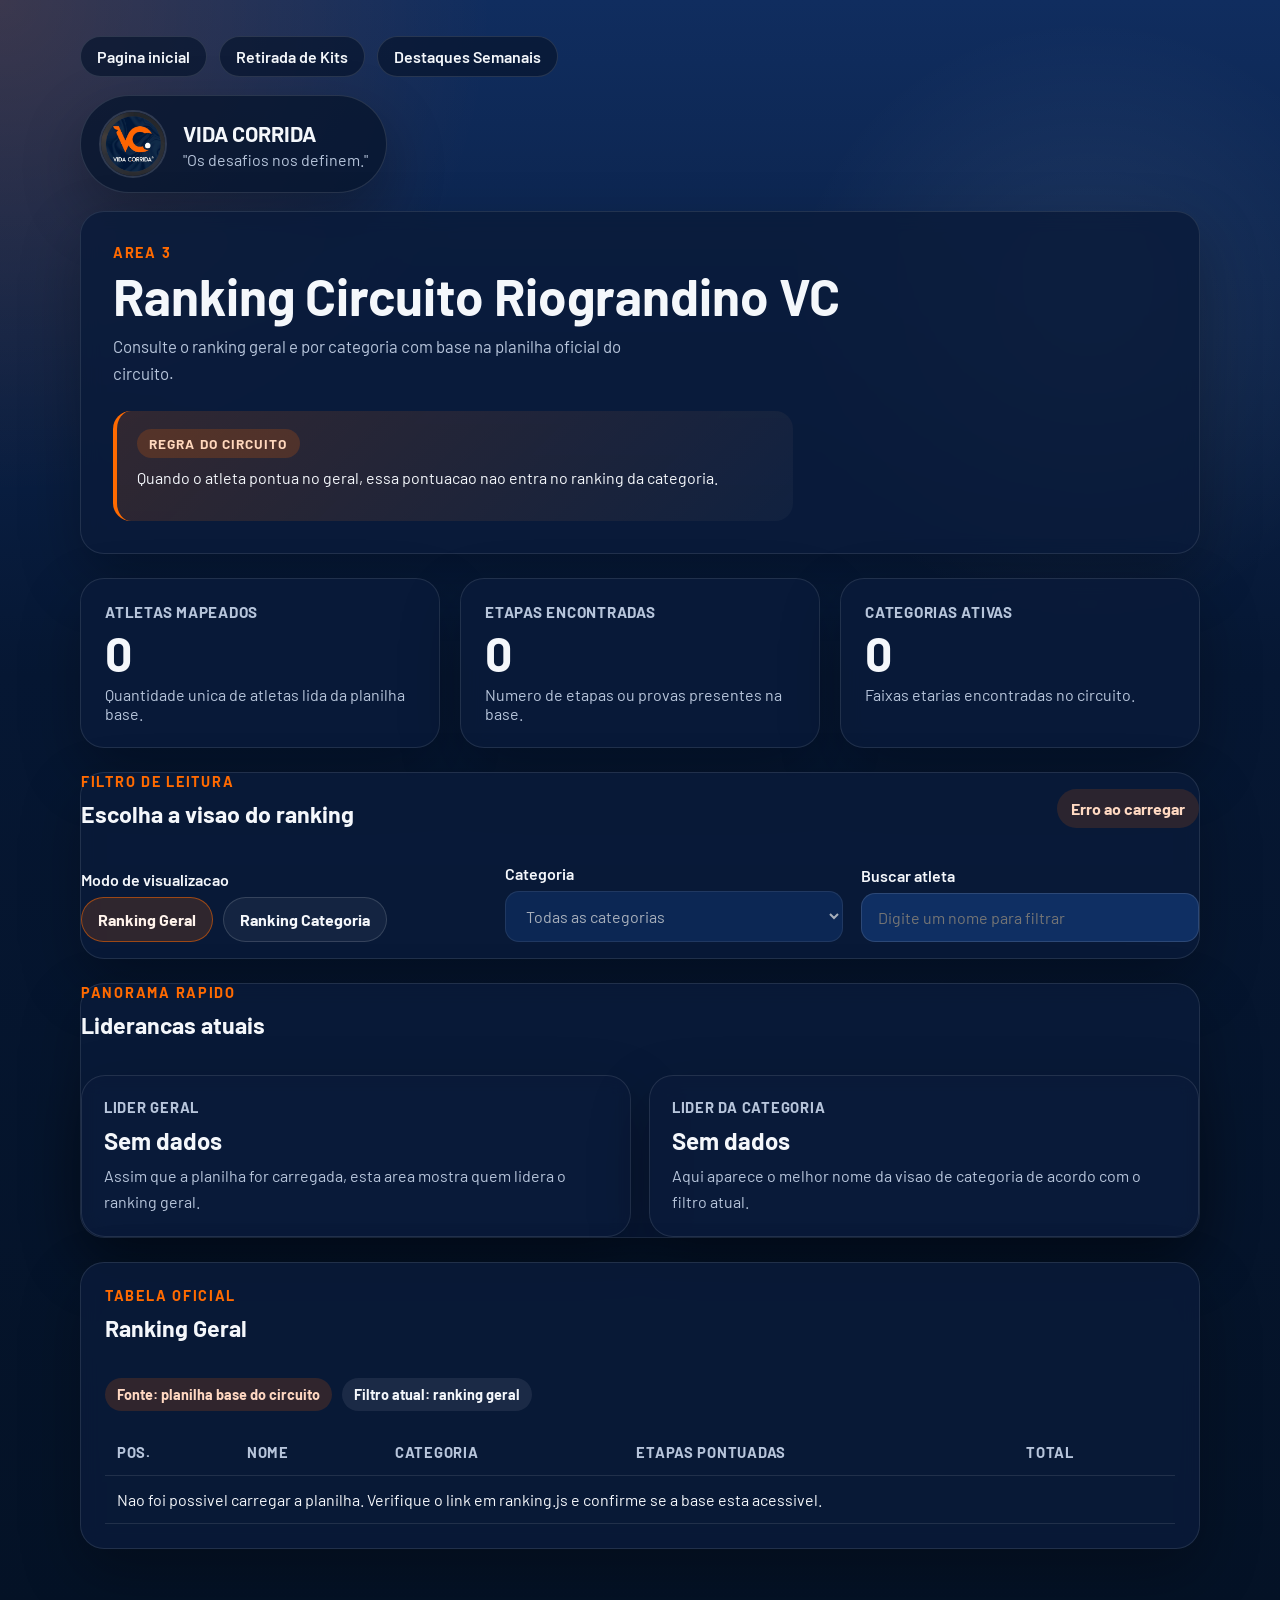
==== ranking-circuito-riograndino.html @ 4d034d58 "Add files via upload" ====
<!DOCTYPE html>
<html lang="pt-BR">
<head>
  <meta charset="UTF-8">
  <meta name="viewport" content="width=device-width, initial-scale=1.0">
  <title>Ranking Circuito Riograndino VC</title>
  <link rel="preconnect" href="https://fonts.googleapis.com">
  <link rel="preconnect" href="https://fonts.gstatic.com" crossorigin>
  <link href="https://fonts.googleapis.com/css2?family=Barlow:wght@400;500;600;700&display=swap" rel="stylesheet">
  <link rel="stylesheet" href="styles.css">
</head>
<body>
  <main class="page">
    <nav class="top-nav" aria-label="Navegacao principal">
      <a href="index.html" class="nav-link">Pagina inicial</a>
      <a href="retirada-kits.html" class="nav-link">Retirada de Kits</a>
      <a href="destaques-semanais.html" class="nav-link">Destaques Semanais</a>
    </nav>

    <section class="brand-banner">
      <div class="brand-pill">
        <img src="assets/logo-vida-corrida.jpeg" alt="Logo Vida Corrida" class="brand-logo">
        <div>
          <p class="brand-name">VIDA CORRIDA</p>
          <p class="brand-subtitle">"Os desafios nos definem."</p>
        </div>
      </div>
    </section>

    <section class="panel ranking-hero">
      <p class="eyebrow">Area 3</p>
      <h1>Ranking Circuito Riograndino VC</h1>
      <p class="hero-text">
        Consulte o ranking geral e por categoria com base na planilha oficial do circuito.
      </p>
      <div class="ranking-note">
        <span class="highlight-label">REGRA DO CIRCUITO</span>
        <p>Quando o atleta pontua no geral, essa pontuacao nao entra no ranking da categoria.</p>
      </div>
    </section>

    <section class="highlights-stat-grid">
      <article class="panel stat-card">
        <p class="stat-label">Atletas mapeados</p>
        <p id="ranking-athletes-count" class="stat-value">0</p>
        <p class="stat-support">Quantidade unica de atletas lida da planilha base.</p>
      </article>

      <article class="panel stat-card">
        <p class="stat-label">Etapas encontradas</p>
        <p id="ranking-stages-count" class="stat-value">0</p>
        <p class="stat-support">Numero de etapas ou provas presentes na base.</p>
      </article>

      <article class="panel stat-card">
        <p class="stat-label">Categorias ativas</p>
        <p id="ranking-categories-count" class="stat-value">0</p>
        <p class="stat-support">Faixas etarias encontradas no circuito.</p>
      </article>
    </section>

    <section class="panel ranking-controls-panel">
      <div class="overview-header">
        <div>
          <p class="eyebrow">Filtro de leitura</p>
          <h2>Escolha a visao do ranking</h2>
        </div>
        <span id="ranking-sheet-status" class="count-badge">Aguardando planilha</span>
      </div>

      <div class="ranking-controls-grid">
        <label class="field">
          <span>Modo de visualizacao</span>
          <div class="ranking-view-toggle" role="tablist" aria-label="Tipos de ranking">
            <button type="button" class="toggle-button toggle-button-active" data-view="general">Ranking Geral</button>
            <button type="button" class="toggle-button" data-view="category">Ranking Categoria</button>
          </div>
        </label>

        <label class="field">
          <span>Categoria</span>
          <select id="ranking-category-filter">
            <option value="all">Todas as categorias</option>
          </select>
        </label>

        <label class="field search-field">
          <span>Buscar atleta</span>
          <input id="ranking-search" type="text" placeholder="Digite um nome para filtrar">
        </label>
      </div>
    </section>

    <section class="panel ranking-leaders-panel">
      <div class="overview-header">
        <div>
          <p class="eyebrow">Panorama rapido</p>
          <h2>Liderancas atuais</h2>
        </div>
      </div>

      <div class="ranking-leaders-grid">
        <article class="panel ranking-leader-card">
          <p class="ranking-leader-label">Lider geral</p>
          <p id="ranking-general-leader-name" class="ranking-leader-name">Aguardando dados</p>
          <p id="ranking-general-leader-support" class="ranking-leader-support">
            Assim que a planilha for carregada, esta area mostra quem lidera o ranking geral.
          </p>
        </article>

        <article class="panel ranking-leader-card">
          <p class="ranking-leader-label">Lider da categoria</p>
          <p id="ranking-category-leader-name" class="ranking-leader-name">Aguardando dados</p>
          <p id="ranking-category-leader-support" class="ranking-leader-support">
            Aqui aparece o melhor nome da visao de categoria de acordo com o filtro atual.
          </p>
        </article>
      </div>
    </section>

    <section class="panel table-panel">
      <div class="overview-header">
        <div>
          <p class="eyebrow">Tabela oficial</p>
          <h2 id="ranking-table-heading">Ranking Geral</h2>
        </div>
      </div>

      <div id="ranking-chip-row" class="ranking-chip-row">
        <span class="ranking-chip ranking-chip-strong">Fonte: planilha base do circuito</span>
        <span class="ranking-chip">Filtro atual: ranking geral</span>
      </div>

      <div class="table-wrapper">
        <table>
          <thead>
            <tr>
              <th>Pos.</th>
              <th>Nome</th>
              <th>Categoria</th>
              <th>Etapas pontuadas</th>
              <th>Total</th>
            </tr>
          </thead>
          <tbody id="ranking-table-body">
            <tr>
              <td colspan="5">Conecte a planilha para visualizar o ranking.</td>
            </tr>
          </tbody>
        </table>
      </div>
    </section>
  </main>

  <script src="ranking.js"></script>
</body>
</html>
---- styles.css ----
:root {
  --bg: #061733;
  --bg-accent: #0d2653;
  --panel: rgba(10, 27, 58, 0.84);
  --panel-strong: #0f2f63;
  --text: #f4f7fb;
  --muted: #b7c5db;
  --line: rgba(255, 255, 255, 0.12);
  --brand: #ff6a00;
  --brand-strong: #ff7f24;
  --soft: rgba(255, 106, 0, 0.14);
  --shadow: 0 24px 60px rgba(0, 0, 0, 0.28);
  font-family: "Barlow", sans-serif;
}

* {
  box-sizing: border-box;
}

body {
  margin: 0;
  min-height: 100vh;
  color: var(--text);
  background:
    radial-gradient(circle at top left, rgba(255, 106, 0, 0.18), transparent 24%),
    radial-gradient(circle at 85% 20%, rgba(255, 255, 255, 0.08), transparent 18%),
    linear-gradient(180deg, #102d5f 0%, var(--bg) 42%, #041226 100%);
}

.page {
  width: min(1120px, calc(100% - 32px));
  margin: 0 auto;
  padding: 36px 0 56px;
}

.home-page {
  display: grid;
  align-content: center;
  min-height: 100vh;
}

.top-nav {
  display: flex;
  gap: 12px;
  flex-wrap: wrap;
  margin-bottom: 18px;
}

.nav-link {
  display: inline-flex;
  align-items: center;
  padding: 10px 16px;
  border: 1px solid rgba(255, 255, 255, 0.12);
  border-radius: 999px;
  background: rgba(7, 21, 46, 0.72);
  color: var(--text);
  text-decoration: none;
  font-weight: 600;
  transition: transform 0.2s ease, border-color 0.2s ease, background 0.2s ease;
}

.nav-link:hover {
  transform: translateY(-1px);
  border-color: rgba(255, 106, 0, 0.45);
  background: rgba(255, 106, 0, 0.12);
}

.brand-banner {
  margin-bottom: 18px;
}

.brand-pill {
  display: inline-flex;
  align-items: center;
  gap: 16px;
  padding: 14px 18px;
  border: 1px solid rgba(255, 255, 255, 0.12);
  border-radius: 999px;
  background: rgba(7, 21, 46, 0.78);
  box-shadow: var(--shadow);
}

.brand-logo {
  width: 68px;
  height: 68px;
  border-radius: 50%;
  object-fit: cover;
  border: 2px solid rgba(255, 255, 255, 0.14);
}

.brand-name {
  margin-bottom: 4px;
  font-size: 1.35rem;
  font-weight: 700;
}

.brand-subtitle {
  margin-bottom: 0;
  color: var(--muted);
}

.hero {
  display: grid;
  grid-template-columns: 1.15fr 0.85fr;
  gap: 24px;
  align-items: start;
  margin-bottom: 24px;
}

.home-hero,
.highlights-hero {
  padding: 32px;
}

.home-actions {
  display: grid;
  grid-template-columns: repeat(auto-fit, minmax(240px, 1fr));
  gap: 20px;
  margin-top: 30px;
}

.feature-card {
  display: block;
  padding: 24px;
  border: 1px solid rgba(255, 255, 255, 0.1);
  border-radius: 24px;
  background: linear-gradient(180deg, rgba(255, 255, 255, 0.07), rgba(255, 255, 255, 0.03));
  color: var(--text);
  text-decoration: none;
  box-shadow: var(--shadow);
  transition: transform 0.2s ease, border-color 0.2s ease, box-shadow 0.2s ease;
}

.feature-card:hover {
  transform: translateY(-3px);
  border-color: rgba(255, 106, 0, 0.35);
  box-shadow: 0 30px 70px rgba(0, 0, 0, 0.35);
}

.feature-card-primary {
  background: linear-gradient(135deg, rgba(255, 106, 0, 0.2), rgba(255, 255, 255, 0.05));
}

.feature-card h2,
.highlight-card h2 {
  margin-bottom: 10px;
}

.feature-card p,
.highlight-card p {
  margin-bottom: 0;
  color: var(--muted);
  line-height: 1.7;
}

.feature-tag {
  display: inline-flex;
  margin-bottom: 14px;
  padding: 6px 12px;
  border-radius: 999px;
  background: rgba(255, 106, 0, 0.16);
  color: #ffd7bc;
  font-size: 0.8rem;
  font-weight: 700;
  letter-spacing: 0.08em;
  text-transform: uppercase;
}

.feature-link {
  display: inline-flex;
  margin-top: 20px;
  color: #fff1e7;
  font-weight: 700;
}

.eyebrow {
  margin: 0 0 10px;
  font-size: 0.9rem;
  font-weight: 700;
  letter-spacing: 0.12em;
  text-transform: uppercase;
  color: var(--brand);
}

.hero-copy {
  padding: 18px 6px 0 4px;
}

h1,
h2,
h3,
p {
  margin-top: 0;
}

h1 {
  margin-bottom: 12px;
  font-size: clamp(2rem, 4vw, 3.6rem);
  line-height: 0.98;
}

h2 {
  margin-bottom: 16px;
  font-size: 1.45rem;
}

.hero-text {
  max-width: 58ch;
  margin-bottom: 24px;
  color: var(--muted);
  font-size: 1.05rem;
  line-height: 1.6;
}

.hero-highlight {
  max-width: 520px;
  padding: 18px 20px;
  border-left: 4px solid var(--brand);
  border-radius: 18px;
  background: linear-gradient(135deg, rgba(255, 106, 0, 0.16), rgba(255, 255, 255, 0.03));
}

.highlight-label {
  display: inline-block;
  margin-bottom: 10px;
  padding: 6px 12px;
  border-radius: 999px;
  background: rgba(255, 106, 0, 0.18);
  color: #ffd7bc;
  font-size: 0.85rem;
  font-weight: 700;
  letter-spacing: 0.08em;
  text-transform: uppercase;
}

.hero-highlight p {
  margin-bottom: 0;
  color: #e6edf8;
  line-height: 1.6;
}

.panel {
  border: 1px solid rgba(255, 255, 255, 0.1);
  border-radius: 24px;
  background: var(--panel);
  box-shadow: var(--shadow);
  backdrop-filter: blur(10px);
}

.status-box {
  position: sticky;
  top: 18px;
  z-index: 20;
  display: flex;
  justify-content: center;
  max-height: 220px;
  margin-bottom: 18px;
  overflow: hidden;
  transition: opacity 0.25s ease, transform 0.25s ease, max-height 0.25s ease, margin-bottom 0.25s ease;
}

.status-box-hidden {
  opacity: 0;
  transform: translateY(-8px);
  max-height: 0;
  margin-bottom: 0;
  pointer-events: none;
}

.status-box-panel {
  display: flex;
  align-items: center;
  gap: 14px;
  width: min(100%, 560px);
  padding: 16px 18px;
  border: 1px solid rgba(255, 255, 255, 0.14);
  border-radius: 20px;
  background: rgba(7, 21, 46, 0.94);
  box-shadow: var(--shadow);
}

.status-box-info .status-box-panel {
  border-color: rgba(255, 255, 255, 0.14);
}

.status-box-success .status-box-panel {
  border-color: rgba(65, 201, 141, 0.55);
  background: rgba(8, 46, 35, 0.94);
}

.status-box-error .status-box-panel {
  border-color: rgba(255, 117, 117, 0.5);
  background: rgba(66, 18, 18, 0.94);
}

.status-spinner {
  width: 18px;
  height: 18px;
  flex: 0 0 18px;
  border: 2px solid rgba(255, 255, 255, 0.22);
  border-top-color: var(--brand);
  border-radius: 50%;
  animation: status-spin 0.8s linear infinite;
}

.status-spinner-hidden {
  display: none;
}

.status-box-title,
.status-box-text {
  margin-bottom: 0;
}

.status-box-title {
  font-size: 1rem;
  font-weight: 700;
}

.status-box-text {
  margin-top: 4px;
  color: var(--muted);
  line-height: 1.5;
}

.status-box-success .status-box-text {
  color: #d8ffef;
}

.status-box-error .status-box-text {
  color: #ffd0d0;
}

.form-panel,
.overview,
.table-panel {
  padding: 24px;
}

.field {
  display: block;
  margin-bottom: 16px;
}

.field span {
  display: block;
  margin-bottom: 8px;
  font-weight: 600;
}

input,
select,
button {
  font: inherit;
}

input,
select {
  width: 100%;
  border: 1px solid var(--line);
  border-radius: 14px;
  padding: 14px 16px;
  background: var(--panel-strong);
  color: var(--text);
  outline: none;
  transition: border-color 0.2s ease, box-shadow 0.2s ease, transform 0.2s ease;
}

input:focus,
select:focus {
  border-color: var(--brand);
  box-shadow: 0 0 0 4px rgba(29, 111, 95, 0.12);
  transform: translateY(-1px);
}

input:disabled,
select:disabled,
button:disabled {
  opacity: 0.68;
  cursor: not-allowed;
}

.actions {
  display: flex;
  gap: 12px;
  flex-wrap: wrap;
  margin-top: 8px;
}

.primary-button,
.secondary-button {
  border: none;
  border-radius: 999px;
  padding: 13px 20px;
  font-weight: 700;
  cursor: pointer;
  transition: transform 0.2s ease, opacity 0.2s ease, box-shadow 0.2s ease;
}

.primary-button {
  color: #fff;
  background: linear-gradient(135deg, #ff5b00 0%, #ff8a24 100%);
  box-shadow: 0 14px 26px rgba(255, 106, 0, 0.28);
}

.secondary-button {
  color: #fff3eb;
  background: rgba(255, 255, 255, 0.08);
}

.primary-button:hover,
.secondary-button:hover {
  transform: translateY(-1px);
}

.form-message {
  min-height: 24px;
  margin: 12px 0 0;
  font-weight: 600;
  color: #ffd6bd;
}

.overview-header {
  display: flex;
  justify-content: space-between;
  gap: 16px;
  align-items: center;
  margin-bottom: 20px;
}

.count-badge {
  padding: 10px 14px;
  border-radius: 999px;
  background: rgba(255, 106, 0, 0.14);
  color: #ffd9c2;
  font-weight: 700;
}

.distance-groups {
  display: grid;
  grid-template-columns: repeat(2, minmax(0, 1fr));
  gap: 18px;
  margin-bottom: 18px;
}

.distance-card {
  padding: 18px;
  border: 1px solid var(--line);
  border-radius: 18px;
  background: linear-gradient(180deg, rgba(255, 255, 255, 0.07), rgba(255, 255, 255, 0.02));
}

.distance-card h3 {
  margin-bottom: 4px;
  font-size: 1.15rem;
}

.distance-count {
  margin-bottom: 14px;
  color: var(--muted);
  font-size: 0.95rem;
}

.names-list {
  list-style: none;
  margin: 0;
  padding: 0;
  display: grid;
  gap: 10px;
}

.names-list li {
  display: block;
  padding-bottom: 10px;
  border-bottom: 1px dashed rgba(31, 35, 33, 0.12);
}

.athlete-line {
  font-weight: 600;
}

.shirt-summary {
  padding-top: 16px;
  border-top: 1px solid rgba(255, 255, 255, 0.1);
}

.shirt-summary-title {
  margin-bottom: 12px;
  color: var(--muted);
  font-size: 0.95rem;
  font-weight: 700;
  text-transform: uppercase;
  letter-spacing: 0.05em;
}

.shirt-summary-list {
  display: flex;
  gap: 10px;
  flex-wrap: wrap;
}

.shirt-summary-pill {
  padding: 8px 12px;
  border-radius: 999px;
  background: rgba(255, 106, 0, 0.14);
  color: #ffd8c2;
  font-size: 0.92rem;
  font-weight: 700;
}

.empty-state {
  margin: 0;
  color: var(--muted);
}

.table-wrapper {
  overflow-x: auto;
}

.highlight-note {
  margin-top: 24px;
}

.ranking-hero {
  padding: 32px;
  margin-bottom: 24px;
}

.ranking-note {
  max-width: 680px;
  padding: 18px 20px;
  border-left: 4px solid var(--brand);
  border-radius: 18px;
  background: linear-gradient(135deg, rgba(255, 106, 0, 0.16), rgba(255, 255, 255, 0.03));
}

.ranking-controls-panel,
.ranking-leaders-panel {
  margin-bottom: 24px;
}

.ranking-controls-grid {
  display: grid;
  grid-template-columns: 1.2fr 1fr 1fr;
  gap: 18px;
  align-items: end;
}

.ranking-view-toggle {
  display: flex;
  gap: 10px;
  flex-wrap: wrap;
}

.toggle-button {
  border: 1px solid rgba(255, 255, 255, 0.14);
  border-radius: 999px;
  padding: 12px 16px;
  background: rgba(255, 255, 255, 0.05);
  color: var(--text);
  font-weight: 700;
  cursor: pointer;
  transition: transform 0.2s ease, border-color 0.2s ease, background 0.2s ease;
}

.toggle-button:hover {
  transform: translateY(-1px);
  border-color: rgba(255, 106, 0, 0.35);
}

.toggle-button-active {
  border-color: rgba(255, 106, 0, 0.52);
  background: rgba(255, 106, 0, 0.16);
  color: #fff3eb;
}

.ranking-leaders-grid {
  display: grid;
  grid-template-columns: repeat(2, minmax(0, 1fr));
  gap: 18px;
}

.ranking-leader-card {
  padding: 22px;
}

.ranking-leader-label {
  margin-bottom: 10px;
  color: var(--muted);
  font-size: 0.92rem;
  font-weight: 700;
  letter-spacing: 0.05em;
  text-transform: uppercase;
}

.ranking-leader-name {
  margin-bottom: 8px;
  font-size: 1.5rem;
  font-weight: 700;
}

.ranking-leader-support {
  margin-bottom: 0;
  color: var(--muted);
  line-height: 1.6;
}

.ranking-chip-row {
  display: flex;
  gap: 10px;
  flex-wrap: wrap;
  margin-bottom: 18px;
}

.ranking-chip {
  display: inline-flex;
  align-items: center;
  padding: 8px 12px;
  border-radius: 999px;
  background: rgba(255, 255, 255, 0.08);
  color: var(--text);
  font-size: 0.9rem;
  font-weight: 700;
}

.ranking-chip-strong {
  background: rgba(255, 106, 0, 0.16);
  color: #ffd8c2;
}

.ranking-position {
  display: inline-flex;
  align-items: center;
  justify-content: center;
  min-width: 40px;
  padding: 8px 10px;
  border-radius: 999px;
  background: rgba(255, 106, 0, 0.14);
  color: #ffd9c2;
  font-weight: 700;
}

.ranking-points {
  font-weight: 700;
}

.ranking-subtext {
  margin-top: 4px;
  color: var(--muted);
  font-size: 0.88rem;
}

.highlights-stat-grid {
  display: grid;
  grid-template-columns: repeat(3, minmax(0, 1fr));
  gap: 20px;
  margin: 24px 0;
}

.stat-card {
  padding: 24px;
}

.stat-label {
  margin-bottom: 8px;
  color: var(--muted);
  font-size: 0.95rem;
  font-weight: 700;
  text-transform: uppercase;
  letter-spacing: 0.05em;
}

.stat-value {
  margin-bottom: 8px;
  font-size: clamp(2rem, 4vw, 3rem);
  font-weight: 700;
  line-height: 1;
}

.stat-support {
  margin-bottom: 0;
  color: var(--muted);
}

.perfect-panel,
.highlights-table-panel {
  margin-bottom: 24px;
}

.perfect-list {
  display: flex;
  flex-wrap: wrap;
  gap: 12px;
}

.perfect-name-pill {
  display: inline-flex;
  align-items: center;
  min-height: 44px;
  padding: 10px 16px;
  border: 1px solid rgba(255, 106, 0, 0.22);
  border-radius: 999px;
  background: linear-gradient(135deg, rgba(255, 106, 0, 0.18), rgba(255, 255, 255, 0.04));
  color: #fff3eb;
  font-weight: 700;
}

.week-chip-list {
  display: flex;
  gap: 8px;
  flex-wrap: wrap;
}

.week-chip-list-compact {
  gap: 6px;
}

.week-chip {
  padding: 6px 10px;
  border-radius: 999px;
  background: rgba(255, 255, 255, 0.08);
  color: var(--text);
  font-size: 0.88rem;
  font-weight: 600;
}

.week-chip-list-compact .week-chip {
  min-width: 32px;
  justify-content: center;
  padding: 5px 8px;
  font-size: 0.82rem;
  text-align: center;
}

.search-field {
  max-width: 360px;
}

.table-status {
  display: inline-flex;
  padding: 6px 10px;
  border-radius: 999px;
  background: rgba(255, 255, 255, 0.08);
  color: var(--text);
  font-size: 0.88rem;
  font-weight: 700;
}

.table-status-perfect {
  background: rgba(255, 106, 0, 0.16);
  color: #ffd8c2;
}

.highlight-card {
  padding: 24px;
}

table {
  width: 100%;
  border-collapse: collapse;
}

th,
td {
  text-align: left;
  padding: 14px 12px;
  border-bottom: 1px solid rgba(255, 255, 255, 0.1);
}

th {
  font-size: 0.92rem;
  text-transform: uppercase;
  letter-spacing: 0.05em;
  color: var(--muted);
}

tbody tr:hover {
  background: rgba(255, 255, 255, 0.05);
}

@keyframes status-spin {
  from {
    transform: rotate(0deg);
  }

  to {
    transform: rotate(360deg);
  }
}

@media (max-width: 860px) {
  .hero,
  .distance-groups,
  .home-actions,
  .highlights-stat-grid,
  .ranking-controls-grid,
  .ranking-leaders-grid {
    grid-template-columns: 1fr;
  }

  .brand-pill {
    display: flex;
    width: 100%;
    border-radius: 28px;
  }
}

@media (max-width: 560px) {
  .page {
    width: min(100% - 20px, 1120px);
    padding-top: 20px;
  }

  .form-panel,
  .overview,
  .table-panel,
  .home-hero,
  .highlights-hero {
    padding: 18px;
  }

  .overview-header,
  .actions {
    flex-direction: column;
    align-items: flex-start;
  }

  .primary-button,
  .secondary-button,
  .toggle-button {
    width: 100%;
  }
}
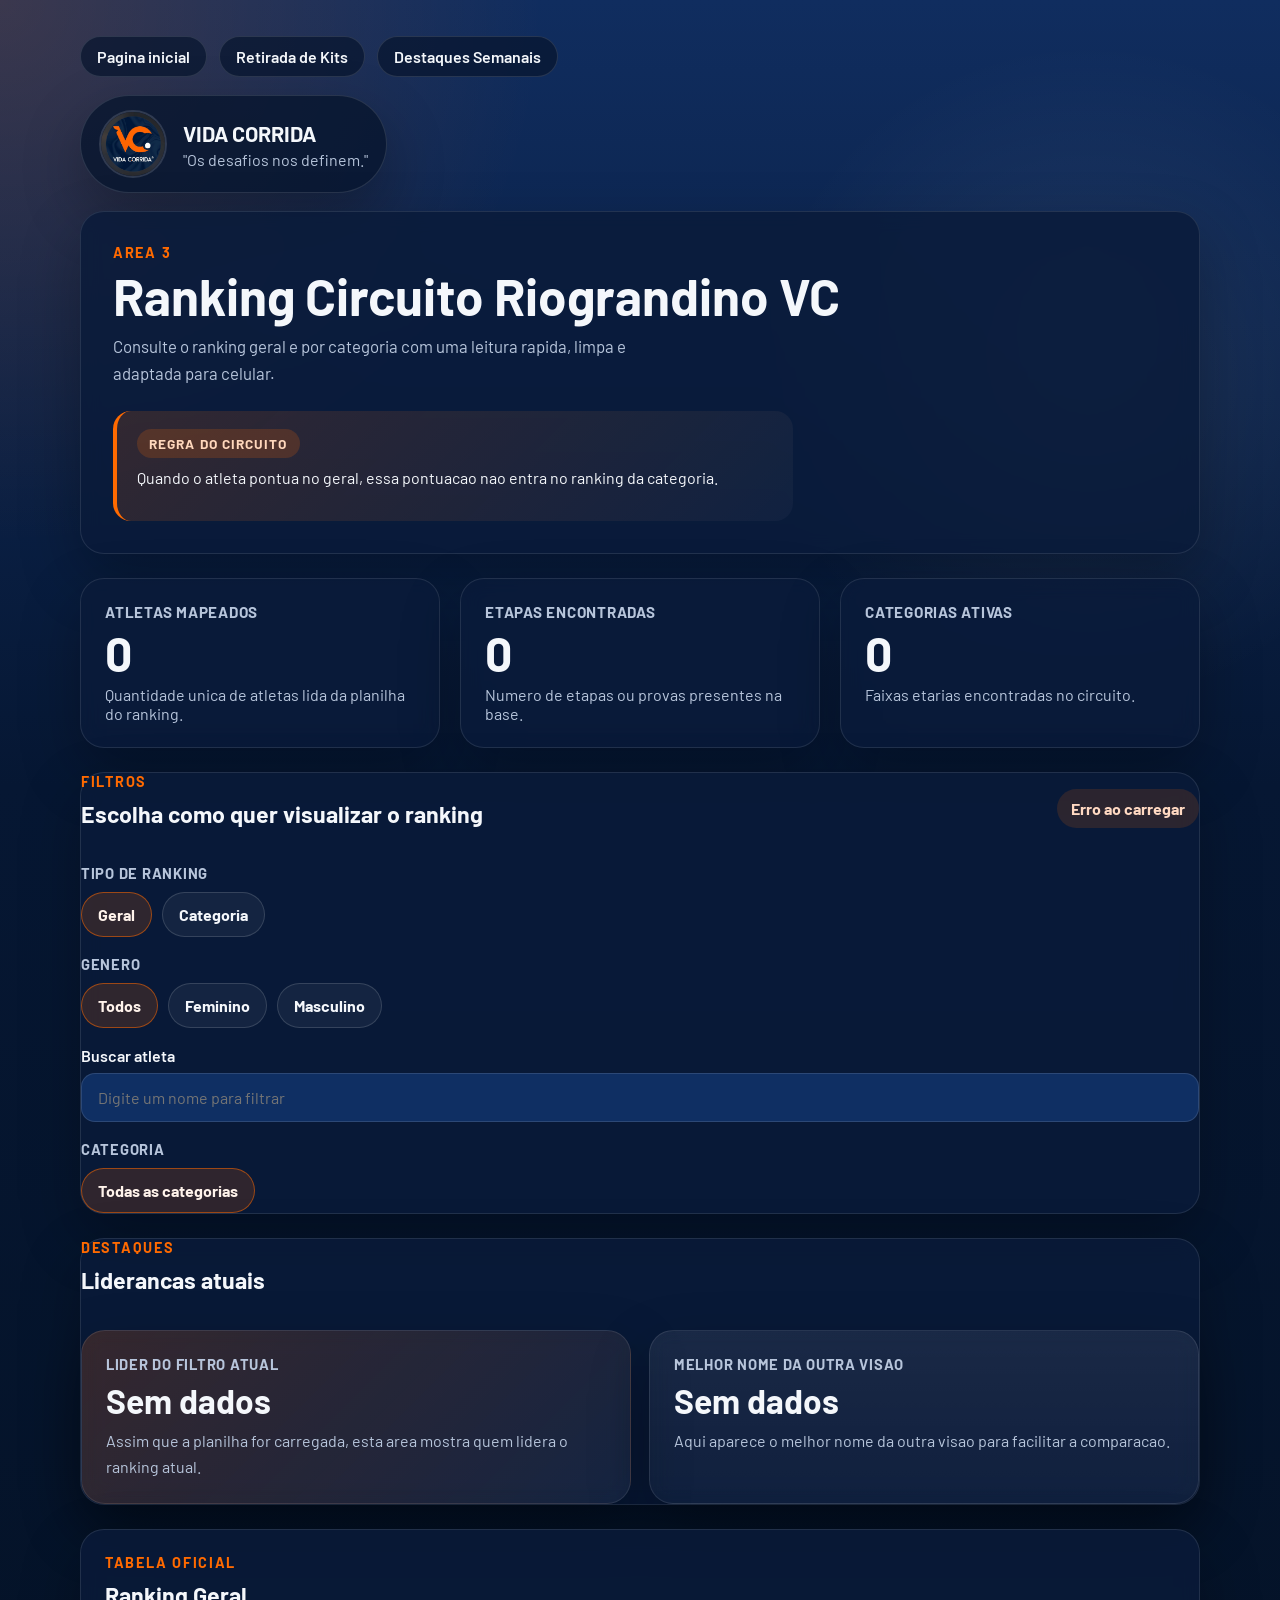
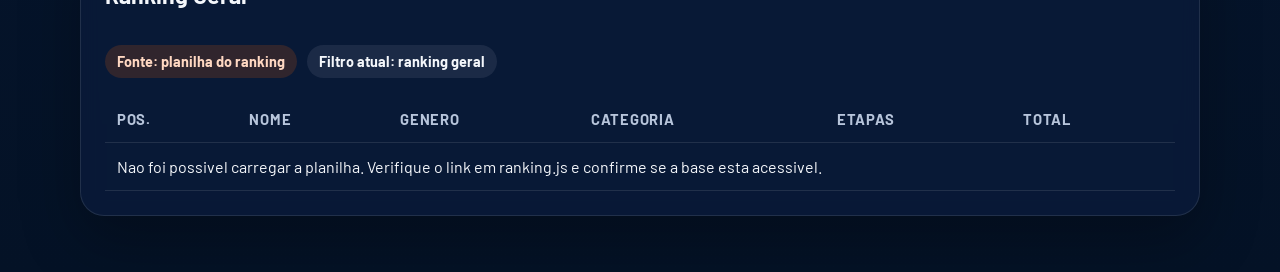
==== commit 4eb1652e: "Add files via upload" ====
--- a/ranking-circuito-riograndino.html
+++ b/ranking-circuito-riograndino.html
@@ -31,7 +31,7 @@
       <p class="eyebrow">Area 3</p>
       <h1>Ranking Circuito Riograndino VC</h1>
       <p class="hero-text">
-        Consulte o ranking geral e por categoria com base na planilha oficial do circuito.
+        Consulte o ranking geral e por categoria com uma leitura rapida, limpa e adaptada para celular.
       </p>
       <div class="ranking-note">
         <span class="highlight-label">REGRA DO CIRCUITO</span>
@@ -43,7 +43,7 @@
       <article class="panel stat-card">
         <p class="stat-label">Atletas mapeados</p>
         <p id="ranking-athletes-count" class="stat-value">0</p>
-        <p class="stat-support">Quantidade unica de atletas lida da planilha base.</p>
+        <p class="stat-support">Quantidade unica de atletas lida da planilha do ranking.</p>
       </article>
 
       <article class="panel stat-card">
@@ -62,57 +62,66 @@
     <section class="panel ranking-controls-panel">
       <div class="overview-header">
         <div>
-          <p class="eyebrow">Filtro de leitura</p>
-          <h2>Escolha a visao do ranking</h2>
+          <p class="eyebrow">Filtros</p>
+          <h2>Escolha como quer visualizar o ranking</h2>
         </div>
         <span id="ranking-sheet-status" class="count-badge">Aguardando planilha</span>
       </div>
 
-      <div class="ranking-controls-grid">
-        <label class="field">
-          <span>Modo de visualizacao</span>
+      <div class="ranking-filters-stack">
+        <div class="ranking-filter-block">
+          <p class="ranking-filter-label">Tipo de ranking</p>
           <div class="ranking-view-toggle" role="tablist" aria-label="Tipos de ranking">
-            <button type="button" class="toggle-button toggle-button-active" data-view="general">Ranking Geral</button>
-            <button type="button" class="toggle-button" data-view="category">Ranking Categoria</button>
+            <button type="button" class="toggle-button toggle-button-active" data-view="general">Geral</button>
+            <button type="button" class="toggle-button" data-view="category">Categoria</button>
           </div>
-        </label>
+        </div>
 
-        <label class="field">
-          <span>Categoria</span>
-          <select id="ranking-category-filter">
-            <option value="all">Todas as categorias</option>
-          </select>
-        </label>
+        <div class="ranking-filter-block">
+          <p class="ranking-filter-label">Genero</p>
+          <div class="ranking-view-toggle" role="tablist" aria-label="Filtro por genero">
+            <button type="button" class="toggle-button toggle-button-active" data-gender="all">Todos</button>
+            <button type="button" class="toggle-button" data-gender="FEM">Feminino</button>
+            <button type="button" class="toggle-button" data-gender="MAS">Masculino</button>
+          </div>
+        </div>
 
-        <label class="field search-field">
+        <label class="field ranking-search-field">
           <span>Buscar atleta</span>
           <input id="ranking-search" type="text" placeholder="Digite um nome para filtrar">
         </label>
+
+        <div class="ranking-filter-block">
+          <p class="ranking-filter-label">Categoria</p>
+          <div id="ranking-category-buttons" class="ranking-category-chips">
+            <button type="button" class="toggle-button toggle-button-active" data-category="all">Todas as categorias</button>
+          </div>
+        </div>
       </div>
     </section>
 
     <section class="panel ranking-leaders-panel">
       <div class="overview-header">
         <div>
-          <p class="eyebrow">Panorama rapido</p>
+          <p class="eyebrow">Destaques</p>
           <h2>Liderancas atuais</h2>
         </div>
       </div>
 
-      <div class="ranking-leaders-grid">
-        <article class="panel ranking-leader-card">
-          <p class="ranking-leader-label">Lider geral</p>
-          <p id="ranking-general-leader-name" class="ranking-leader-name">Aguardando dados</p>
-          <p id="ranking-general-leader-support" class="ranking-leader-support">
-            Assim que a planilha for carregada, esta area mostra quem lidera o ranking geral.
+      <div class="ranking-podium-grid">
+        <article class="panel ranking-podium-card ranking-podium-card-primary">
+          <p class="ranking-podium-label">Lider do filtro atual</p>
+          <p id="ranking-general-leader-name" class="ranking-podium-name">Aguardando dados</p>
+          <p id="ranking-general-leader-support" class="ranking-podium-support">
+            Assim que a planilha for carregada, esta area mostra quem lidera o ranking atual.
           </p>
         </article>
 
-        <article class="panel ranking-leader-card">
-          <p class="ranking-leader-label">Lider da categoria</p>
-          <p id="ranking-category-leader-name" class="ranking-leader-name">Aguardando dados</p>
-          <p id="ranking-category-leader-support" class="ranking-leader-support">
-            Aqui aparece o melhor nome da visao de categoria de acordo com o filtro atual.
+        <article class="panel ranking-podium-card">
+          <p class="ranking-podium-label">Melhor nome da outra visao</p>
+          <p id="ranking-category-leader-name" class="ranking-podium-name">Aguardando dados</p>
+          <p id="ranking-category-leader-support" class="ranking-podium-support">
+            Aqui aparece o melhor nome da outra visao para facilitar a comparacao.
           </p>
         </article>
       </div>
@@ -127,27 +136,34 @@
       </div>
 
       <div id="ranking-chip-row" class="ranking-chip-row">
-        <span class="ranking-chip ranking-chip-strong">Fonte: planilha base do circuito</span>
+        <span class="ranking-chip ranking-chip-strong">Fonte: planilha do ranking</span>
         <span class="ranking-chip">Filtro atual: ranking geral</span>
       </div>
 
-      <div class="table-wrapper">
+      <div class="table-wrapper ranking-table-wrapper">
         <table>
           <thead>
             <tr>
               <th>Pos.</th>
               <th>Nome</th>
+              <th>Genero</th>
               <th>Categoria</th>
-              <th>Etapas pontuadas</th>
+              <th>Etapas</th>
               <th>Total</th>
             </tr>
           </thead>
           <tbody id="ranking-table-body">
             <tr>
-              <td colspan="5">Conecte a planilha para visualizar o ranking.</td>
+              <td colspan="6">Conecte a planilha para visualizar o ranking.</td>
             </tr>
           </tbody>
         </table>
+      </div>
+
+      <div id="ranking-card-list" class="ranking-card-list">
+        <article class="ranking-athlete-card">
+          <p class="ranking-card-empty">Conecte a planilha para visualizar o ranking.</p>
+        </article>
       </div>
     </section>
   </main>
--- a/styles.css
+++ b/styles.css
@@ -539,17 +539,43 @@
   margin-bottom: 24px;
 }
 
-.ranking-controls-grid {
+.ranking-filters-stack {
   display: grid;
-  grid-template-columns: 1.2fr 1fr 1fr;
   gap: 18px;
-  align-items: end;
+}
+
+.ranking-filter-block {
+  display: grid;
+  gap: 10px;
+}
+
+.ranking-filter-label {
+  margin-bottom: 0;
+  color: var(--muted);
+  font-size: 0.92rem;
+  font-weight: 700;
+  text-transform: uppercase;
+  letter-spacing: 0.05em;
 }
 
 .ranking-view-toggle {
   display: flex;
   gap: 10px;
   flex-wrap: wrap;
+}
+
+.ranking-search-field {
+  margin-bottom: 0;
+}
+
+.ranking-category-chips {
+  display: flex;
+  gap: 10px;
+  flex-wrap: wrap;
+}
+
+.ranking-category-button {
+  padding-inline: 14px;
 }
 
 .toggle-button {
@@ -574,17 +600,22 @@
   color: #fff3eb;
 }
 
-.ranking-leaders-grid {
+.ranking-podium-grid {
   display: grid;
   grid-template-columns: repeat(2, minmax(0, 1fr));
   gap: 18px;
 }
 
-.ranking-leader-card {
-  padding: 22px;
-}
-
-.ranking-leader-label {
+.ranking-podium-card {
+  padding: 24px;
+  background: linear-gradient(180deg, rgba(255, 255, 255, 0.07), rgba(255, 255, 255, 0.03));
+}
+
+.ranking-podium-card-primary {
+  background: linear-gradient(135deg, rgba(255, 106, 0, 0.18), rgba(255, 255, 255, 0.05));
+}
+
+.ranking-podium-label {
   margin-bottom: 10px;
   color: var(--muted);
   font-size: 0.92rem;
@@ -593,13 +624,14 @@
   text-transform: uppercase;
 }
 
-.ranking-leader-name {
-  margin-bottom: 8px;
-  font-size: 1.5rem;
-  font-weight: 700;
-}
-
-.ranking-leader-support {
+.ranking-podium-name {
+  margin-bottom: 10px;
+  font-size: clamp(1.5rem, 3vw, 2.1rem);
+  font-weight: 700;
+  line-height: 1.05;
+}
+
+.ranking-podium-support {
   margin-bottom: 0;
   color: var(--muted);
   line-height: 1.6;
@@ -650,6 +682,68 @@
   font-size: 0.88rem;
 }
 
+.ranking-card-list {
+  display: none;
+  gap: 14px;
+}
+
+.ranking-athlete-card {
+  padding: 18px;
+  border: 1px solid rgba(255, 255, 255, 0.1);
+  border-radius: 20px;
+  background: linear-gradient(180deg, rgba(255, 255, 255, 0.07), rgba(255, 255, 255, 0.03));
+}
+
+.ranking-athlete-card-top {
+  display: grid;
+  grid-template-columns: auto 1fr auto;
+  gap: 12px;
+  align-items: center;
+}
+
+.ranking-athlete-main {
+  min-width: 0;
+}
+
+.ranking-athlete-name {
+  margin-bottom: 4px;
+  font-size: 1.05rem;
+  font-weight: 700;
+}
+
+.ranking-athlete-meta {
+  margin-bottom: 0;
+  color: var(--muted);
+  font-size: 0.9rem;
+  line-height: 1.4;
+}
+
+.ranking-athlete-total {
+  text-align: right;
+}
+
+.ranking-athlete-total-label {
+  display: block;
+  margin-bottom: 4px;
+  color: var(--muted);
+  font-size: 0.78rem;
+  font-weight: 700;
+  text-transform: uppercase;
+  letter-spacing: 0.06em;
+}
+
+.ranking-athlete-card-bottom {
+  display: flex;
+  gap: 10px;
+  flex-wrap: wrap;
+  margin-top: 14px;
+}
+
+.ranking-card-empty {
+  margin: 0;
+  color: var(--muted);
+}
+
 .highlights-stat-grid {
   display: grid;
   grid-template-columns: repeat(3, minmax(0, 1fr));
@@ -793,8 +887,7 @@
   .distance-groups,
   .home-actions,
   .highlights-stat-grid,
-  .ranking-controls-grid,
-  .ranking-leaders-grid {
+  .ranking-podium-grid {
     grid-template-columns: 1fr;
   }
 
@@ -825,6 +918,14 @@
     align-items: flex-start;
   }
 
+  .ranking-table-wrapper {
+    display: none;
+  }
+
+  .ranking-card-list {
+    display: grid;
+  }
+
   .primary-button,
   .secondary-button,
   .toggle-button {
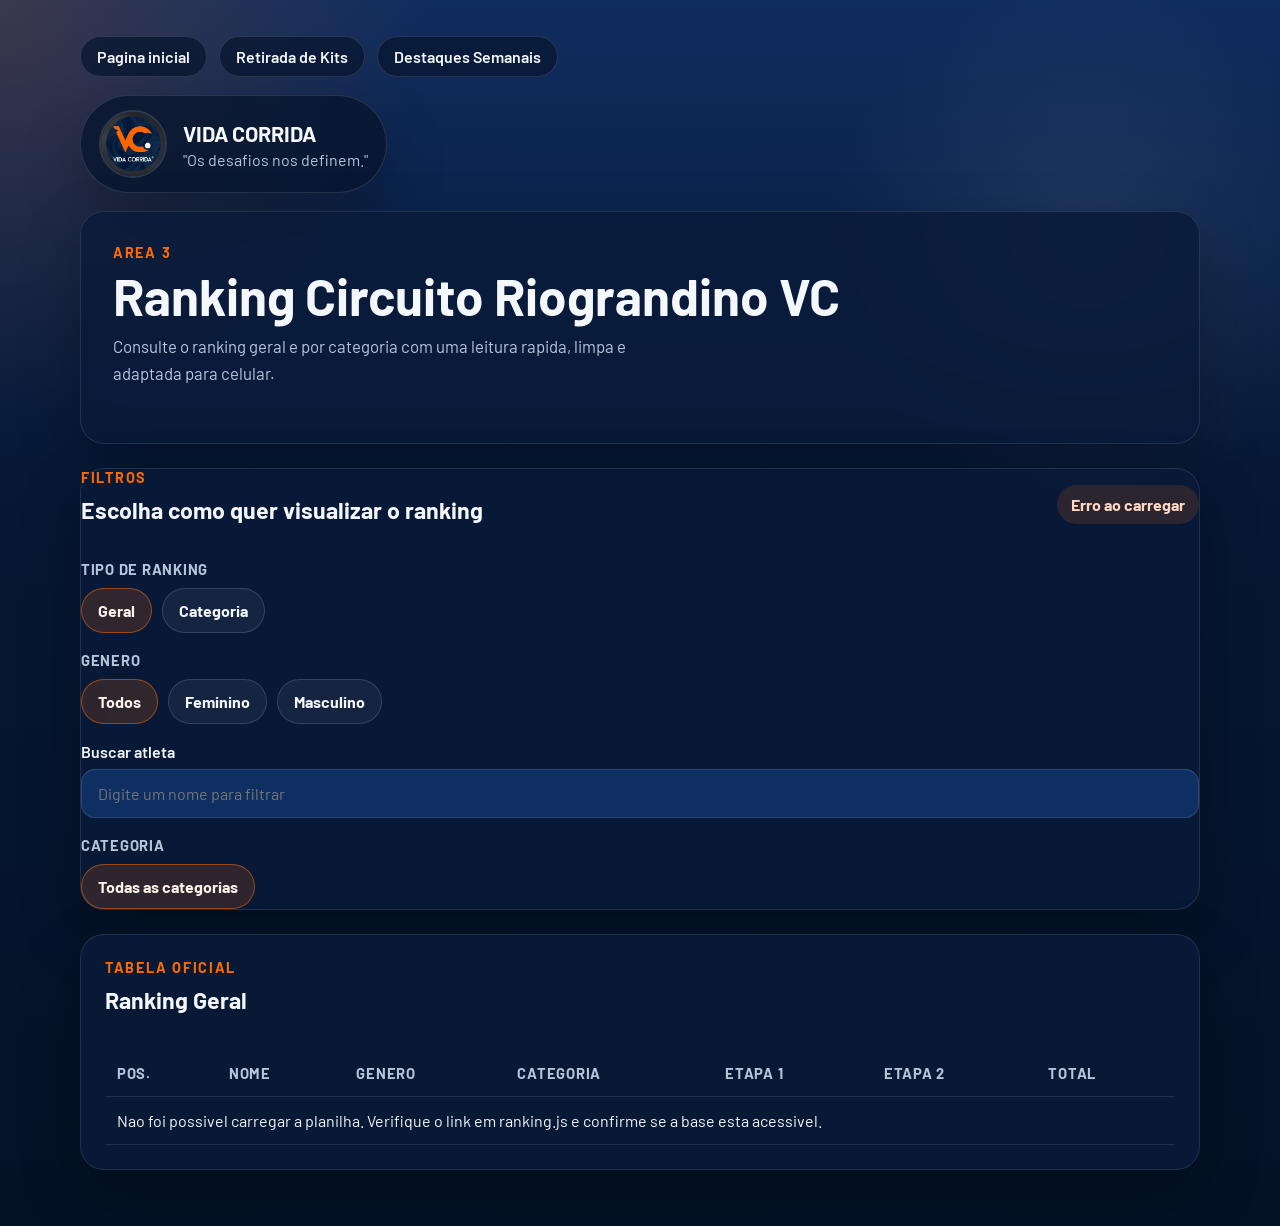
==== commit a98ad94d: "Add files via upload" ====
--- a/ranking-circuito-riograndino.html
+++ b/ranking-circuito-riograndino.html
@@ -33,30 +33,6 @@
       <p class="hero-text">
         Consulte o ranking geral e por categoria com uma leitura rapida, limpa e adaptada para celular.
       </p>
-      <div class="ranking-note">
-        <span class="highlight-label">REGRA DO CIRCUITO</span>
-        <p>Quando o atleta pontua no geral, essa pontuacao nao entra no ranking da categoria.</p>
-      </div>
-    </section>
-
-    <section class="highlights-stat-grid">
-      <article class="panel stat-card">
-        <p class="stat-label">Atletas mapeados</p>
-        <p id="ranking-athletes-count" class="stat-value">0</p>
-        <p class="stat-support">Quantidade unica de atletas lida da planilha do ranking.</p>
-      </article>
-
-      <article class="panel stat-card">
-        <p class="stat-label">Etapas encontradas</p>
-        <p id="ranking-stages-count" class="stat-value">0</p>
-        <p class="stat-support">Numero de etapas ou provas presentes na base.</p>
-      </article>
-
-      <article class="panel stat-card">
-        <p class="stat-label">Categorias ativas</p>
-        <p id="ranking-categories-count" class="stat-value">0</p>
-        <p class="stat-support">Faixas etarias encontradas no circuito.</p>
-      </article>
     </section>
 
     <section class="panel ranking-controls-panel">
@@ -100,44 +76,12 @@
       </div>
     </section>
 
-    <section class="panel ranking-leaders-panel">
-      <div class="overview-header">
-        <div>
-          <p class="eyebrow">Destaques</p>
-          <h2>Liderancas atuais</h2>
-        </div>
-      </div>
-
-      <div class="ranking-podium-grid">
-        <article class="panel ranking-podium-card ranking-podium-card-primary">
-          <p class="ranking-podium-label">Lider do filtro atual</p>
-          <p id="ranking-general-leader-name" class="ranking-podium-name">Aguardando dados</p>
-          <p id="ranking-general-leader-support" class="ranking-podium-support">
-            Assim que a planilha for carregada, esta area mostra quem lidera o ranking atual.
-          </p>
-        </article>
-
-        <article class="panel ranking-podium-card">
-          <p class="ranking-podium-label">Melhor nome da outra visao</p>
-          <p id="ranking-category-leader-name" class="ranking-podium-name">Aguardando dados</p>
-          <p id="ranking-category-leader-support" class="ranking-podium-support">
-            Aqui aparece o melhor nome da outra visao para facilitar a comparacao.
-          </p>
-        </article>
-      </div>
-    </section>
-
     <section class="panel table-panel">
       <div class="overview-header">
         <div>
           <p class="eyebrow">Tabela oficial</p>
           <h2 id="ranking-table-heading">Ranking Geral</h2>
         </div>
-      </div>
-
-      <div id="ranking-chip-row" class="ranking-chip-row">
-        <span class="ranking-chip ranking-chip-strong">Fonte: planilha do ranking</span>
-        <span class="ranking-chip">Filtro atual: ranking geral</span>
       </div>
 
       <div class="table-wrapper ranking-table-wrapper">
@@ -148,13 +92,14 @@
               <th>Nome</th>
               <th>Genero</th>
               <th>Categoria</th>
-              <th>Etapas</th>
+              <th>Etapa 1</th>
+              <th>Etapa 2</th>
               <th>Total</th>
             </tr>
           </thead>
           <tbody id="ranking-table-body">
             <tr>
-              <td colspan="6">Conecte a planilha para visualizar o ranking.</td>
+              <td colspan="7">Conecte a planilha para visualizar o ranking.</td>
             </tr>
           </tbody>
         </table>
--- a/styles.css
+++ b/styles.css
@@ -526,16 +526,7 @@
   margin-bottom: 24px;
 }
 
-.ranking-note {
-  max-width: 680px;
-  padding: 18px 20px;
-  border-left: 4px solid var(--brand);
-  border-radius: 18px;
-  background: linear-gradient(135deg, rgba(255, 106, 0, 0.16), rgba(255, 255, 255, 0.03));
-}
-
-.ranking-controls-panel,
-.ranking-leaders-panel {
+.ranking-controls-panel {
   margin-bottom: 24px;
 }
 
@@ -598,50 +589,6 @@
   border-color: rgba(255, 106, 0, 0.52);
   background: rgba(255, 106, 0, 0.16);
   color: #fff3eb;
-}
-
-.ranking-podium-grid {
-  display: grid;
-  grid-template-columns: repeat(2, minmax(0, 1fr));
-  gap: 18px;
-}
-
-.ranking-podium-card {
-  padding: 24px;
-  background: linear-gradient(180deg, rgba(255, 255, 255, 0.07), rgba(255, 255, 255, 0.03));
-}
-
-.ranking-podium-card-primary {
-  background: linear-gradient(135deg, rgba(255, 106, 0, 0.18), rgba(255, 255, 255, 0.05));
-}
-
-.ranking-podium-label {
-  margin-bottom: 10px;
-  color: var(--muted);
-  font-size: 0.92rem;
-  font-weight: 700;
-  letter-spacing: 0.05em;
-  text-transform: uppercase;
-}
-
-.ranking-podium-name {
-  margin-bottom: 10px;
-  font-size: clamp(1.5rem, 3vw, 2.1rem);
-  font-weight: 700;
-  line-height: 1.05;
-}
-
-.ranking-podium-support {
-  margin-bottom: 0;
-  color: var(--muted);
-  line-height: 1.6;
-}
-
-.ranking-chip-row {
-  display: flex;
-  gap: 10px;
-  flex-wrap: wrap;
-  margin-bottom: 18px;
 }
 
 .ranking-chip {
@@ -886,8 +833,7 @@
   .hero,
   .distance-groups,
   .home-actions,
-  .highlights-stat-grid,
-  .ranking-podium-grid {
+  .highlights-stat-grid {
     grid-template-columns: 1fr;
   }
 
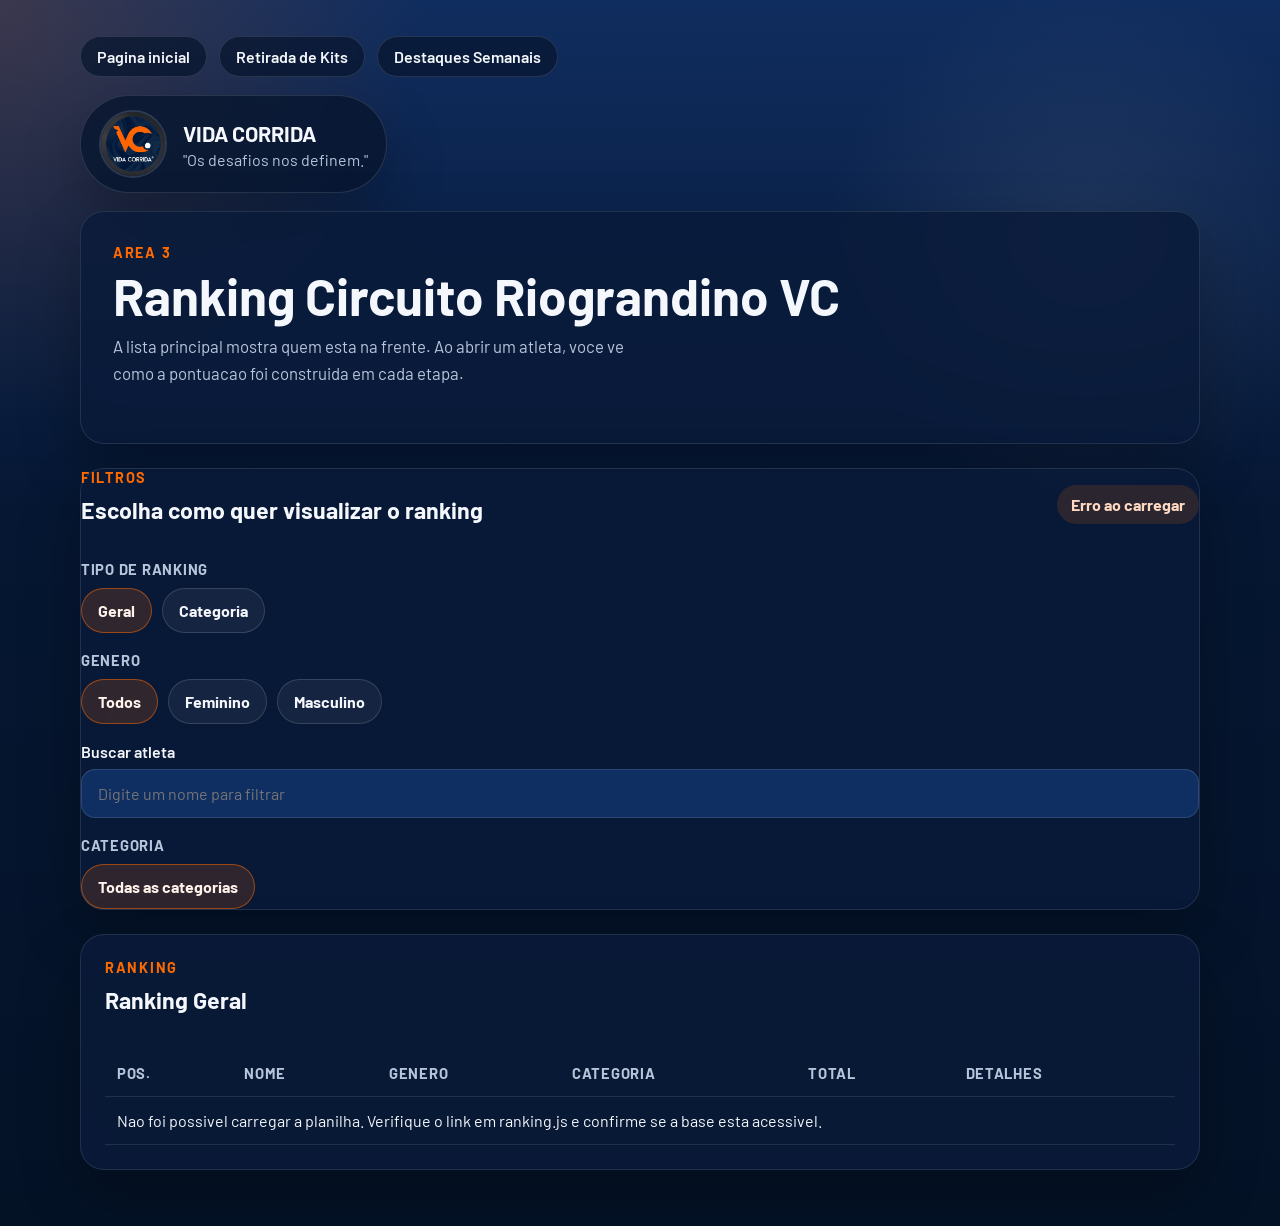
==== commit 191a50fc: "Add files via upload" ====
--- a/ranking-circuito-riograndino.html
+++ b/ranking-circuito-riograndino.html
@@ -31,7 +31,7 @@
       <p class="eyebrow">Area 3</p>
       <h1>Ranking Circuito Riograndino VC</h1>
       <p class="hero-text">
-        Consulte o ranking geral e por categoria com uma leitura rapida, limpa e adaptada para celular.
+        A lista principal mostra quem esta na frente. Ao abrir um atleta, voce ve como a pontuacao foi construida em cada etapa.
       </p>
     </section>
 
@@ -79,7 +79,7 @@
     <section class="panel table-panel">
       <div class="overview-header">
         <div>
-          <p class="eyebrow">Tabela oficial</p>
+          <p class="eyebrow">Ranking</p>
           <h2 id="ranking-table-heading">Ranking Geral</h2>
         </div>
       </div>
@@ -92,14 +92,13 @@
               <th>Nome</th>
               <th>Genero</th>
               <th>Categoria</th>
-              <th>Etapa 1</th>
-              <th>Etapa 2</th>
               <th>Total</th>
+              <th>Detalhes</th>
             </tr>
           </thead>
           <tbody id="ranking-table-body">
             <tr>
-              <td colspan="7">Conecte a planilha para visualizar o ranking.</td>
+              <td colspan="6">Conecte a planilha para visualizar o ranking.</td>
             </tr>
           </tbody>
         </table>
--- a/styles.css
+++ b/styles.css
@@ -569,6 +569,10 @@
   padding-inline: 14px;
 }
 
+.ranking-detail-button {
+  min-width: 132px;
+}
+
 .toggle-button {
   border: 1px solid rgba(255, 255, 255, 0.14);
   border-radius: 999px;
@@ -623,10 +627,52 @@
   font-weight: 700;
 }
 
-.ranking-subtext {
-  margin-top: 4px;
-  color: var(--muted);
-  font-size: 0.88rem;
+.ranking-detail-row td {
+  padding-top: 0;
+}
+
+.ranking-detail-panel,
+.ranking-card-details {
+  display: grid;
+  gap: 12px;
+  margin-top: 14px;
+  padding: 16px;
+  border: 1px solid rgba(255, 255, 255, 0.08);
+  border-radius: 18px;
+  background: rgba(255, 255, 255, 0.03);
+}
+
+.ranking-stage-detail-item {
+  display: flex;
+  justify-content: space-between;
+  gap: 16px;
+  align-items: center;
+  padding: 12px 0;
+  border-bottom: 1px solid rgba(255, 255, 255, 0.08);
+}
+
+.ranking-stage-detail-item:last-child {
+  padding-bottom: 0;
+  border-bottom: none;
+}
+
+.ranking-stage-detail-title {
+  margin-bottom: 4px;
+  font-size: 1rem;
+  font-weight: 700;
+}
+
+.ranking-stage-detail-meta {
+  margin-bottom: 0;
+  color: var(--muted);
+  font-size: 0.9rem;
+}
+
+.ranking-stage-detail-points {
+  display: flex;
+  gap: 10px;
+  flex-wrap: wrap;
+  justify-content: flex-end;
 }
 
 .ranking-card-list {
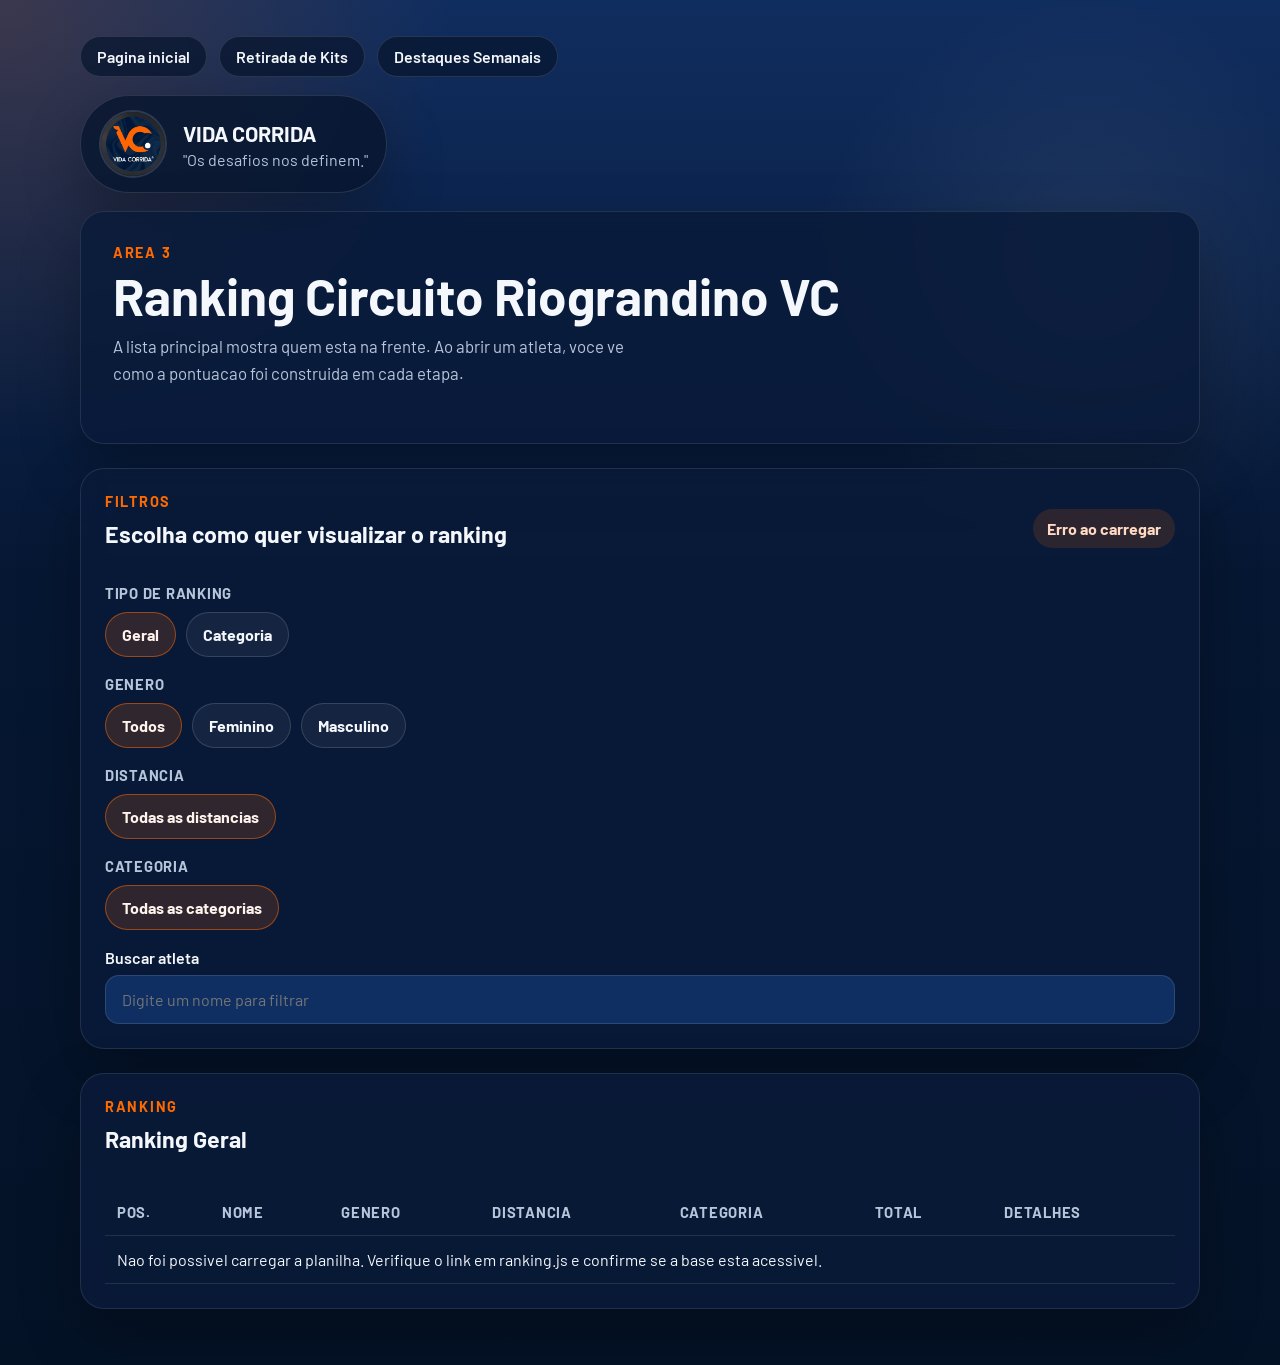
==== commit 16d91701: "Add files via upload" ====
--- a/ranking-circuito-riograndino.html
+++ b/ranking-circuito-riograndino.html
@@ -62,10 +62,12 @@
           </div>
         </div>
 
-        <label class="field ranking-search-field">
-          <span>Buscar atleta</span>
-          <input id="ranking-search" type="text" placeholder="Digite um nome para filtrar">
-        </label>
+        <div class="ranking-filter-block">
+          <p class="ranking-filter-label">Distancia</p>
+          <div id="ranking-distance-buttons" class="ranking-category-chips">
+            <button type="button" class="toggle-button toggle-button-active" data-distance="all">Todas as distancias</button>
+          </div>
+        </div>
 
         <div class="ranking-filter-block">
           <p class="ranking-filter-label">Categoria</p>
@@ -73,6 +75,11 @@
             <button type="button" class="toggle-button toggle-button-active" data-category="all">Todas as categorias</button>
           </div>
         </div>
+
+        <label class="field ranking-search-field">
+          <span>Buscar atleta</span>
+          <input id="ranking-search" type="text" placeholder="Digite um nome para filtrar">
+        </label>
       </div>
     </section>
 
@@ -91,6 +98,7 @@
               <th>Pos.</th>
               <th>Nome</th>
               <th>Genero</th>
+              <th>Distancia</th>
               <th>Categoria</th>
               <th>Total</th>
               <th>Detalhes</th>
@@ -98,7 +106,7 @@
           </thead>
           <tbody id="ranking-table-body">
             <tr>
-              <td colspan="6">Conecte a planilha para visualizar o ranking.</td>
+              <td colspan="7">Conecte a planilha para visualizar o ranking.</td>
             </tr>
           </tbody>
         </table>
--- a/styles.css
+++ b/styles.css
@@ -527,6 +527,7 @@
 }
 
 .ranking-controls-panel {
+  padding: 24px;
   margin-bottom: 24px;
 }
 
@@ -899,6 +900,8 @@
   .form-panel,
   .overview,
   .table-panel,
+  .ranking-controls-panel,
+  .ranking-hero,
   .home-hero,
   .highlights-hero {
     padding: 18px;
@@ -918,6 +921,24 @@
     display: grid;
   }
 
+  .ranking-athlete-card-top {
+    grid-template-columns: auto 1fr;
+  }
+
+  .ranking-athlete-total {
+    grid-column: 1 / -1;
+    text-align: left;
+  }
+
+  .ranking-stage-detail-item {
+    align-items: flex-start;
+    flex-direction: column;
+  }
+
+  .ranking-stage-detail-points {
+    justify-content: flex-start;
+  }
+
   .primary-button,
   .secondary-button,
   .toggle-button {
